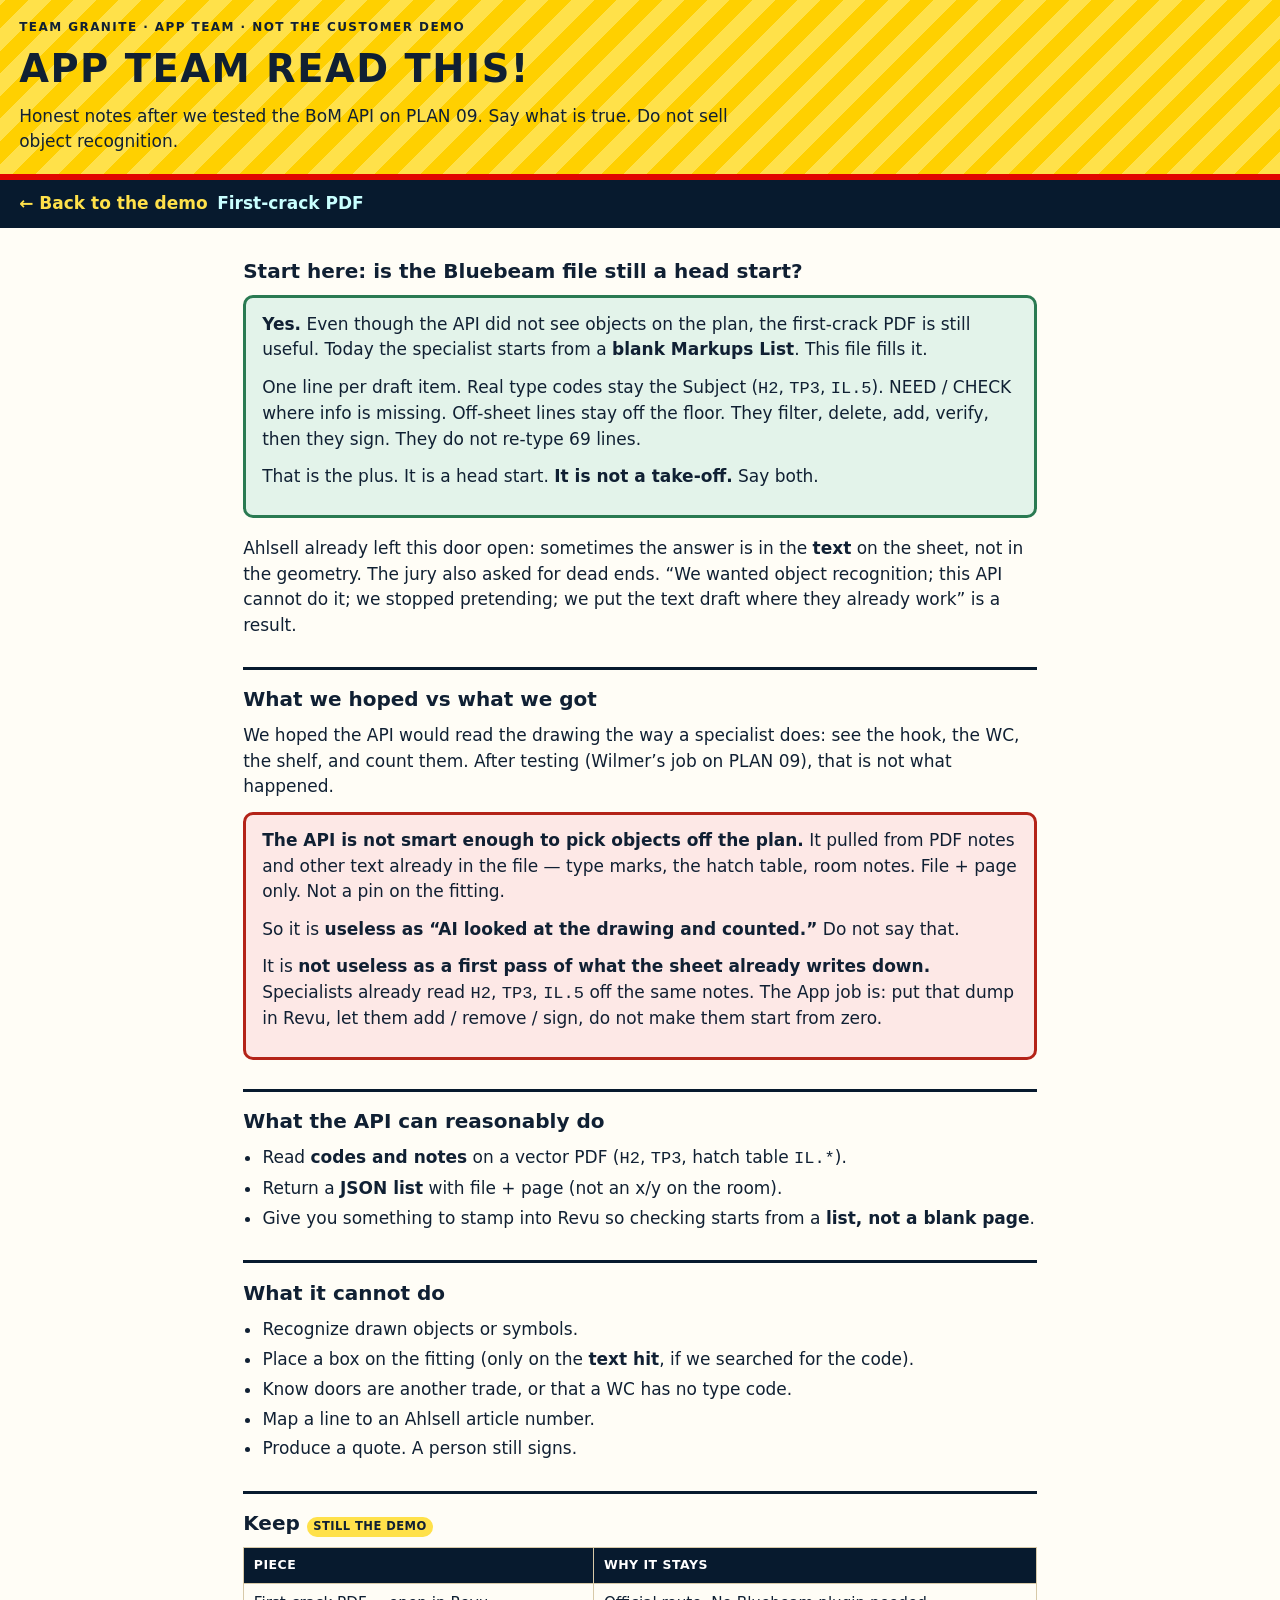
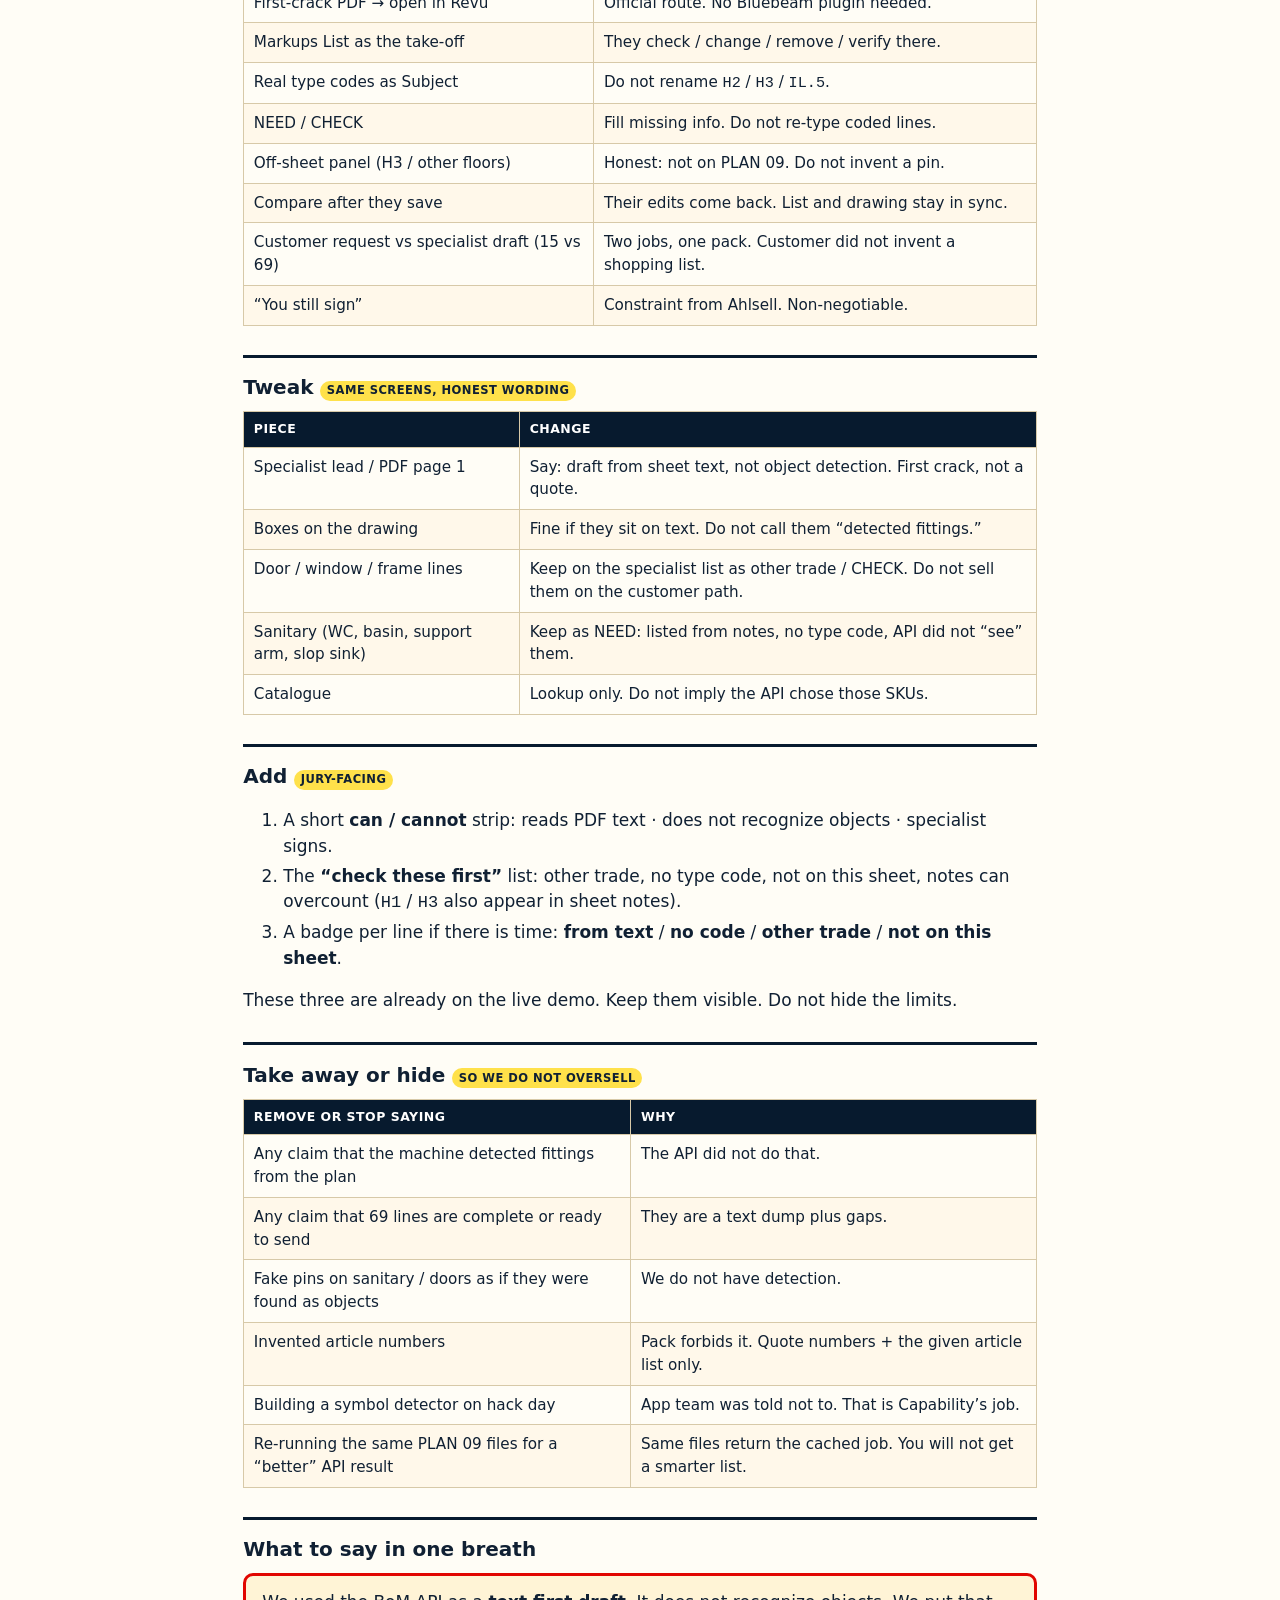
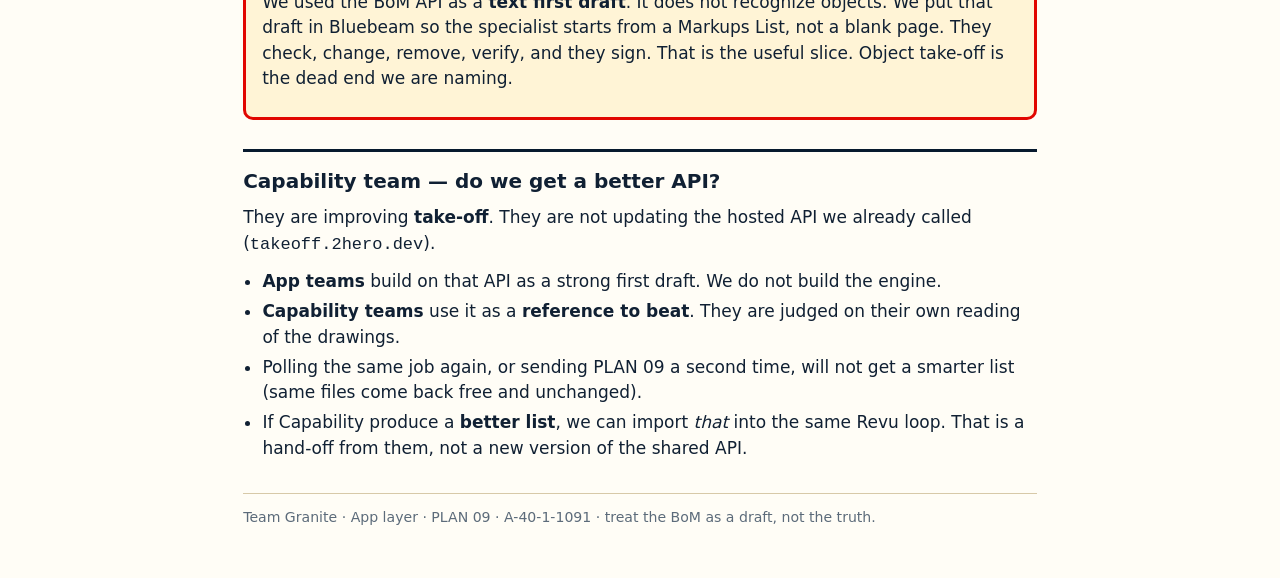
==== app-team.html @ 73db93bf "Tell the truth about the text-only API and add an App-team facts page." ====
<!DOCTYPE html>
<html lang="en">
<head>
  <meta charset="UTF-8" />
  <meta name="viewport" content="width=device-width, initial-scale=1" />
  <meta http-equiv="Cache-Control" content="no-store" />
  <title>APP TEAM READ THIS — Granite</title>
  <link rel="icon" href="img/favicon.ico?v=6" sizes="any" />
  <link rel="icon" href="img/favicon.svg?v=6" type="image/svg+xml" />
  <style>
    :root {
      --ink: #102033;
      --paper: #fffdf6;
      --line: #d7c9a8;
      --navy: #071a2e;
      --amber: #e87722;
      --red: #e10600;
      --teal: #0d4f4f;
    }
    * { box-sizing: border-box; }
    body {
      margin: 0;
      font: 17px/1.5 "Segoe UI", "Calibri", system-ui, sans-serif;
      color: var(--ink);
      background: var(--paper);
    }
    header {
      background: repeating-linear-gradient(-45deg, #ffe14a 0 16px, #ffd000 16px 32px);
      border-bottom: 6px solid var(--red);
      padding: 1.1rem 1.2rem 1.2rem;
    }
    header .kicker {
      margin: 0;
      font-size: 0.75rem;
      font-weight: 800;
      letter-spacing: 0.12em;
      text-transform: uppercase;
    }
    header h1 {
      margin: 0.25rem 0 0.4rem;
      font-size: clamp(1.6rem, 4vw, 2.4rem);
      letter-spacing: 0.04em;
      text-transform: uppercase;
    }
    header p { margin: 0; max-width: 46rem; }
    .bar {
      display: flex;
      flex-wrap: wrap;
      gap: 0.6rem;
      padding: 0.7rem 1.2rem;
      background: var(--navy);
    }
    .bar a {
      color: #ffe14a;
      font-weight: 800;
      text-decoration: none;
    }
    .bar a.ghost { color: #c8ffff; font-weight: 600; }
    main { max-width: 52rem; margin: 0 auto; padding: 1.4rem 1.2rem 3.5rem; }
    h2 {
      margin: 1.8rem 0 0.55rem;
      font-size: 1.25rem;
      border-top: 3px solid var(--navy);
      padding-top: 0.9rem;
    }
    h2:first-of-type { border-top: 0; padding-top: 0; margin-top: 0.4rem; }
    h3 { margin: 1.1rem 0 0.4rem; font-size: 1.02rem; }
    p { margin: 0 0 0.75rem; }
    .call {
      margin: 0 0 1.1rem;
      padding: 0.85rem 1rem;
      background: #fff4d6;
      border: 3px solid #e10600;
      border-radius: 10px;
    }
    .plus {
      background: #e3f3ea;
      border-color: #2a7a52;
    }
    .limit {
      background: #fde8e6;
      border-color: #b42318;
    }
    ul { margin: 0 0 0.9rem; padding-left: 1.2rem; }
    li { margin: 0.28rem 0; }
    table {
      width: 100%;
      border-collapse: collapse;
      margin: 0 0 1rem;
      font-size: 0.95rem;
    }
    th, td {
      border: 1px solid var(--line);
      padding: 0.5rem 0.6rem;
      vertical-align: top;
      text-align: left;
    }
    th { background: #071a2e; color: #fff; font-size: 0.78rem; letter-spacing: 0.04em; text-transform: uppercase; }
    tr:nth-child(even) td { background: #fff8ea; }
    .tag {
      display: inline-block;
      padding: 0.08rem 0.4rem;
      border-radius: 999px;
      background: #ffe14a;
      font-size: 0.72rem;
      font-weight: 800;
      letter-spacing: 0.04em;
      text-transform: uppercase;
    }
    footer {
      margin-top: 2rem;
      padding-top: 0.8rem;
      border-top: 1px solid var(--line);
      font-size: 0.88rem;
      color: #5c6b7a;
    }
  </style>
</head>
<body>
  <header>
    <p class="kicker">Team Granite · App team · not the customer demo</p>
    <h1>APP TEAM READ THIS!</h1>
    <p>Honest notes after we tested the BoM API on PLAN 09. Say what is true. Do not sell object recognition.</p>
  </header>
  <nav class="bar">
    <a href="./">← Back to the demo</a>
    <a class="ghost" href="files/granite-plan09-FIRST-CRACK-for-Revu.pdf">First-crack PDF</a>
  </nav>

  <main>
    <h2>Start here: is the Bluebeam file still a head start?</h2>
    <div class="call plus">
      <p><strong>Yes.</strong> Even though the API did not see objects on the plan, the first-crack PDF is still useful. Today the specialist starts from a <strong>blank Markups List</strong>. This file fills it.</p>
      <p>One line per draft item. Real type codes stay the Subject (<code>H2</code>, <code>TP3</code>, <code>IL.5</code>). NEED / CHECK where info is missing. Off-sheet lines stay off the floor. They filter, delete, add, verify, then they sign. They do not re-type 69 lines.</p>
      <p>That is the plus. It is a head start. <strong>It is not a take-off.</strong> Say both.</p>
    </div>
    <p>Ahlsell already left this door open: sometimes the answer is in the <strong>text</strong> on the sheet, not in the geometry. The jury also asked for dead ends. “We wanted object recognition; this API cannot do it; we stopped pretending; we put the text draft where they already work” is a result.</p>

    <h2>What we hoped vs what we got</h2>
    <p>We hoped the API would read the drawing the way a specialist does: see the hook, the WC, the shelf, and count them. After testing (Wilmer’s job on PLAN 09), that is not what happened.</p>
    <div class="call limit">
      <p><strong>The API is not smart enough to pick objects off the plan.</strong> It pulled from PDF notes and other text already in the file — type marks, the hatch table, room notes. File + page only. Not a pin on the fitting.</p>
      <p>So it is <strong>useless as “AI looked at the drawing and counted.”</strong> Do not say that.</p>
      <p>It is <strong>not useless as a first pass of what the sheet already writes down.</strong> Specialists already read <code>H2</code>, <code>TP3</code>, <code>IL.5</code> off the same notes. The App job is: put that dump in Revu, let them add / remove / sign, do not make them start from zero.</p>
    </div>

    <h2>What the API can reasonably do</h2>
    <ul>
      <li>Read <strong>codes and notes</strong> on a vector PDF (<code>H2</code>, <code>TP3</code>, hatch table <code>IL.*</code>).</li>
      <li>Return a <strong>JSON list</strong> with file + page (not an x/y on the room).</li>
      <li>Give you something to stamp into Revu so checking starts from a <strong>list, not a blank page</strong>.</li>
    </ul>

    <h2>What it cannot do</h2>
    <ul>
      <li>Recognize drawn objects or symbols.</li>
      <li>Place a box on the fitting (only on the <strong>text hit</strong>, if we searched for the code).</li>
      <li>Know doors are another trade, or that a WC has no type code.</li>
      <li>Map a line to an Ahlsell article number.</li>
      <li>Produce a quote. A person still signs.</li>
    </ul>

    <h2>Keep <span class="tag">still the demo</span></h2>
    <table>
      <thead><tr><th>Piece</th><th>Why it stays</th></tr></thead>
      <tbody>
        <tr><td>First-crack PDF → open in Revu</td><td>Official route. No Bluebeam plugin needed.</td></tr>
        <tr><td>Markups List as the take-off</td><td>They check / change / remove / verify there.</td></tr>
        <tr><td>Real type codes as Subject</td><td>Do not rename <code>H2</code> / <code>H3</code> / <code>IL.5</code>.</td></tr>
        <tr><td>NEED / CHECK</td><td>Fill missing info. Do not re-type coded lines.</td></tr>
        <tr><td>Off-sheet panel (H3 / other floors)</td><td>Honest: not on PLAN 09. Do not invent a pin.</td></tr>
        <tr><td>Compare after they save</td><td>Their edits come back. List and drawing stay in sync.</td></tr>
        <tr><td>Customer request vs specialist draft (15 vs 69)</td><td>Two jobs, one pack. Customer did not invent a shopping list.</td></tr>
        <tr><td>“You still sign”</td><td>Constraint from Ahlsell. Non-negotiable.</td></tr>
      </tbody>
    </table>

    <h2>Tweak <span class="tag">same screens, honest wording</span></h2>
    <table>
      <thead><tr><th>Piece</th><th>Change</th></tr></thead>
      <tbody>
        <tr><td>Specialist lead / PDF page 1</td><td>Say: draft from sheet text, not object detection. First crack, not a quote.</td></tr>
        <tr><td>Boxes on the drawing</td><td>Fine if they sit on text. Do not call them “detected fittings.”</td></tr>
        <tr><td>Door / window / frame lines</td><td>Keep on the specialist list as other trade / CHECK. Do not sell them on the customer path.</td></tr>
        <tr><td>Sanitary (WC, basin, support arm, slop sink)</td><td>Keep as NEED: listed from notes, no type code, API did not “see” them.</td></tr>
        <tr><td>Catalogue</td><td>Lookup only. Do not imply the API chose those SKUs.</td></tr>
      </tbody>
    </table>

    <h2>Add <span class="tag">jury-facing</span></h2>
    <ol>
      <li>A short <strong>can / cannot</strong> strip: reads PDF text · does not recognize objects · specialist signs.</li>
      <li>The <strong>“check these first”</strong> list: other trade, no type code, not on this sheet, notes can overcount (<code>H1</code> / <code>H3</code> also appear in sheet notes).</li>
      <li>A badge per line if there is time: <strong>from text</strong> / <strong>no code</strong> / <strong>other trade</strong> / <strong>not on this sheet</strong>.</li>
    </ol>
    <p>These three are already on the live demo. Keep them visible. Do not hide the limits.</p>

    <h2>Take away or hide <span class="tag">so we do not oversell</span></h2>
    <table>
      <thead><tr><th>Remove or stop saying</th><th>Why</th></tr></thead>
      <tbody>
        <tr><td>Any claim that the machine detected fittings from the plan</td><td>The API did not do that.</td></tr>
        <tr><td>Any claim that 69 lines are complete or ready to send</td><td>They are a text dump plus gaps.</td></tr>
        <tr><td>Fake pins on sanitary / doors as if they were found as objects</td><td>We do not have detection.</td></tr>
        <tr><td>Invented article numbers</td><td>Pack forbids it. Quote numbers + the given article list only.</td></tr>
        <tr><td>Building a symbol detector on hack day</td><td>App team was told not to. That is Capability’s job.</td></tr>
        <tr><td>Re-running the same PLAN 09 files for a “better” API result</td><td>Same files return the cached job. You will not get a smarter list.</td></tr>
      </tbody>
    </table>

    <h2>What to say in one breath</h2>
    <div class="call">
      <p>We used the BoM API as a <strong>text first draft</strong>. It does not recognize objects. We put that draft in Bluebeam so the specialist starts from a Markups List, not a blank page. They check, change, remove, verify, and they sign. That is the useful slice. Object take-off is the dead end we are naming.</p>
    </div>

    <h2>Capability team — do we get a better API?</h2>
    <p>They are improving <strong>take-off</strong>. They are not updating the hosted API we already called (<code>takeoff.2hero.dev</code>).</p>
    <ul>
      <li><strong>App teams</strong> build on that API as a strong first draft. We do not build the engine.</li>
      <li><strong>Capability teams</strong> use it as a <strong>reference to beat</strong>. They are judged on their own reading of the drawings.</li>
      <li>Polling the same job again, or sending PLAN 09 a second time, will not get a smarter list (same files come back free and unchanged).</li>
      <li>If Capability produce a <strong>better list</strong>, we can import <em>that</em> into the same Revu loop. That is a hand-off from them, not a new version of the shared API.</li>
    </ul>

    <footer>
      Team Granite · App layer · PLAN 09 · A-40-1-1091 · treat the BoM as a draft, not the truth.
    </footer>
  </main>
</body>
</html>
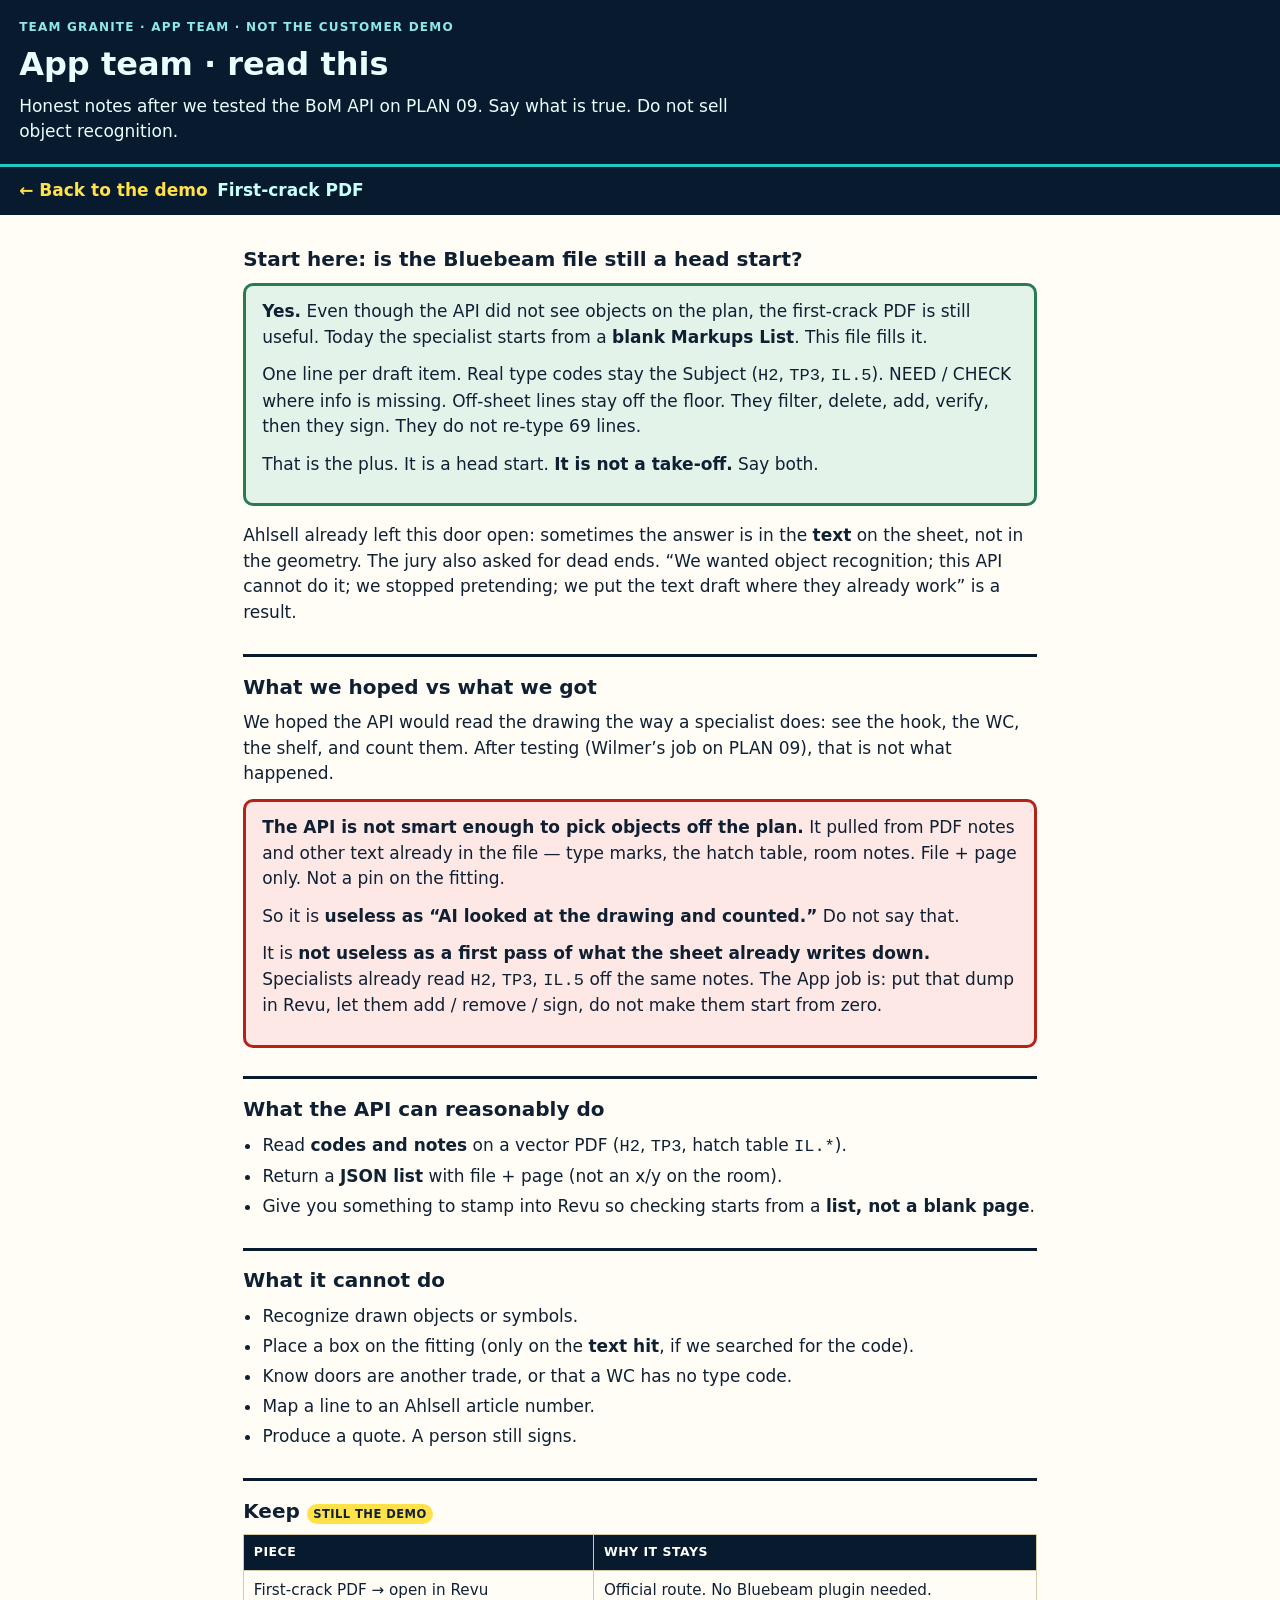
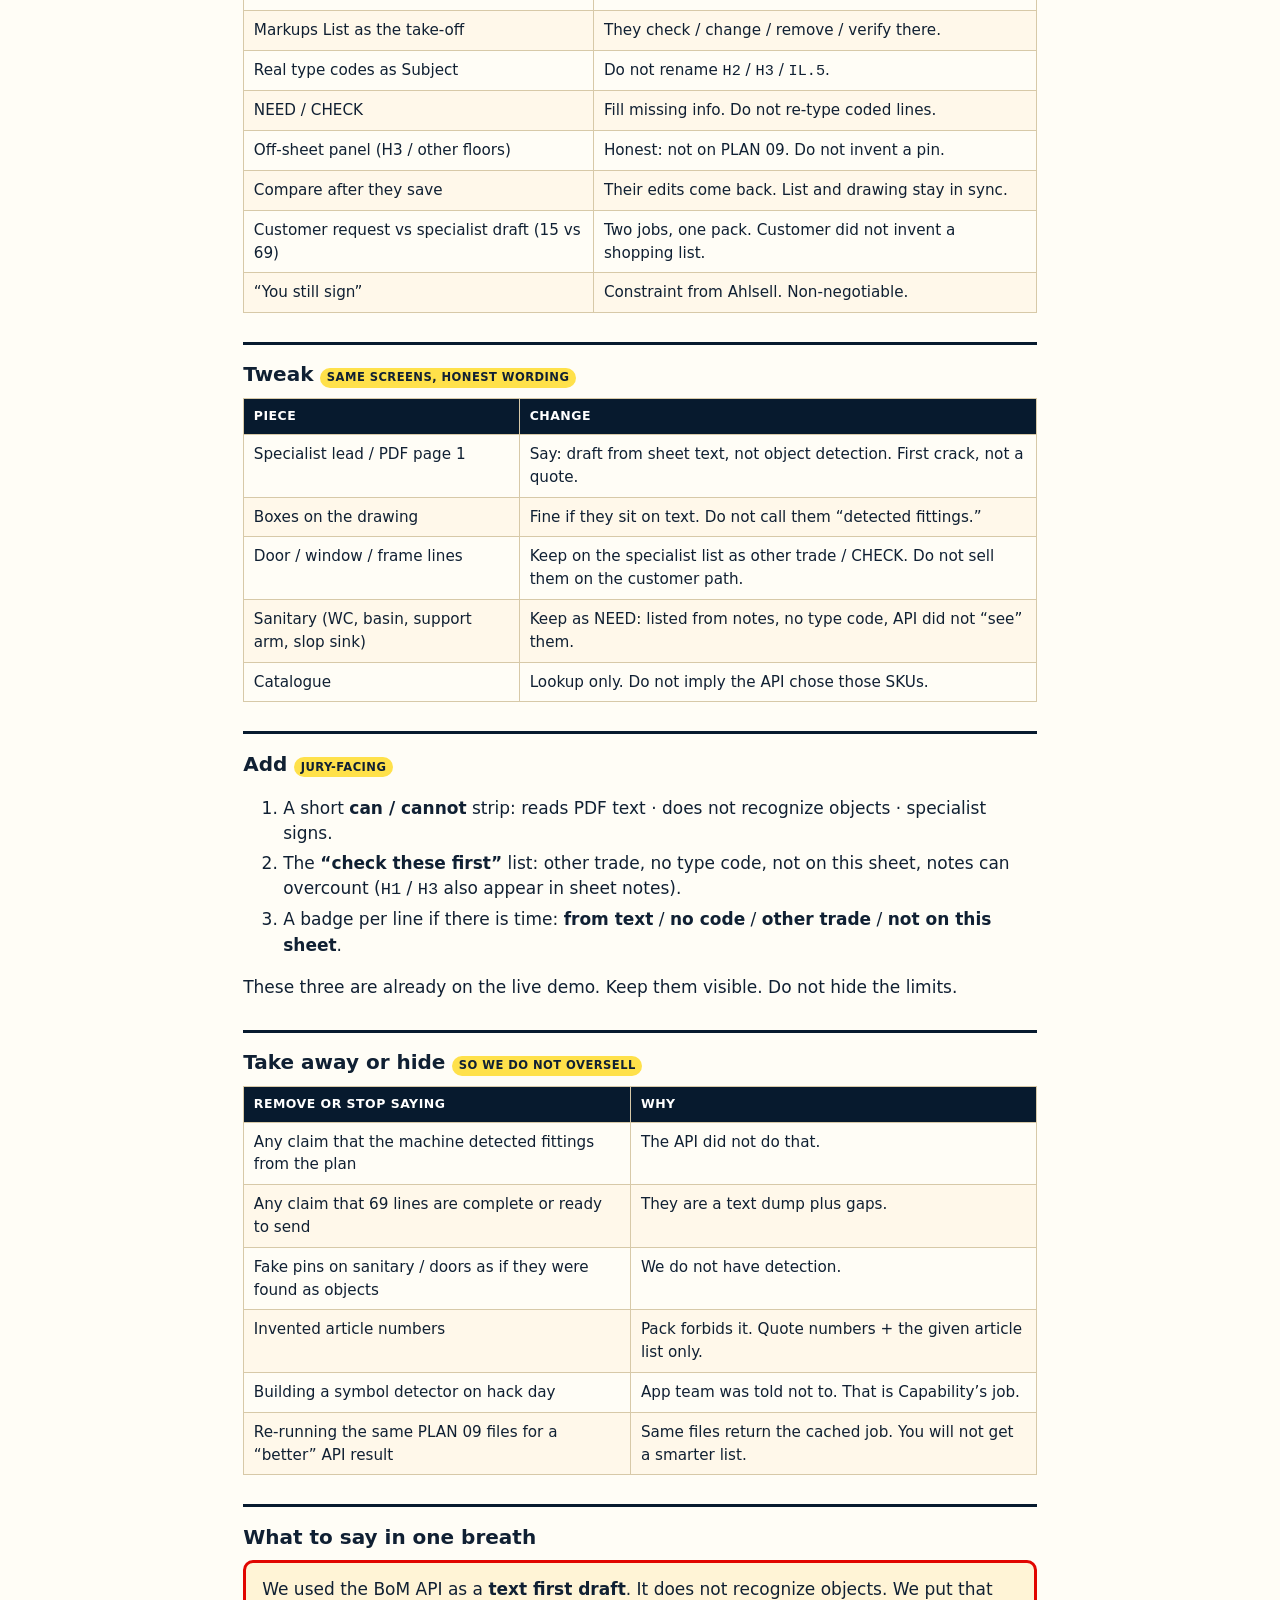
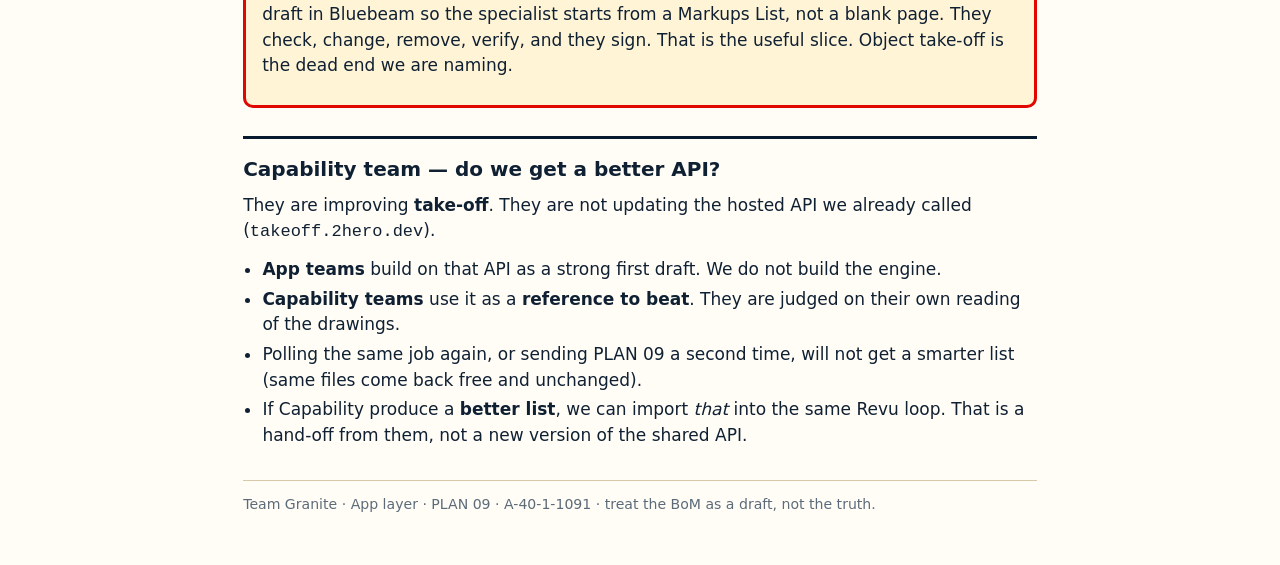
==== commit a58b023e: "Tone down the App-team link so it sits with the rest of the landing." ====
--- a/app-team.html
+++ b/app-team.html
@@ -25,22 +25,22 @@
       background: var(--paper);
     }
     header {
-      background: repeating-linear-gradient(-45deg, #ffe14a 0 16px, #ffd000 16px 32px);
-      border-bottom: 6px solid var(--red);
+      background: #071a2e;
+      color: #e8ffff;
+      border-bottom: 3px solid #1ec8c8;
       padding: 1.1rem 1.2rem 1.2rem;
     }
     header .kicker {
       margin: 0;
       font-size: 0.75rem;
-      font-weight: 800;
-      letter-spacing: 0.12em;
+      font-weight: 700;
+      letter-spacing: 0.1em;
       text-transform: uppercase;
+      color: #8fe8e8;
     }
     header h1 {
       margin: 0.25rem 0 0.4rem;
-      font-size: clamp(1.6rem, 4vw, 2.4rem);
-      letter-spacing: 0.04em;
-      text-transform: uppercase;
+      font-size: clamp(1.4rem, 3.4vw, 2rem);
     }
     header p { margin: 0; max-width: 46rem; }
     .bar {
@@ -119,7 +119,7 @@
 <body>
   <header>
     <p class="kicker">Team Granite · App team · not the customer demo</p>
-    <h1>APP TEAM READ THIS!</h1>
+    <h1>App team · read this</h1>
     <p>Honest notes after we tested the BoM API on PLAN 09. Say what is true. Do not sell object recognition.</p>
   </header>
   <nav class="bar">
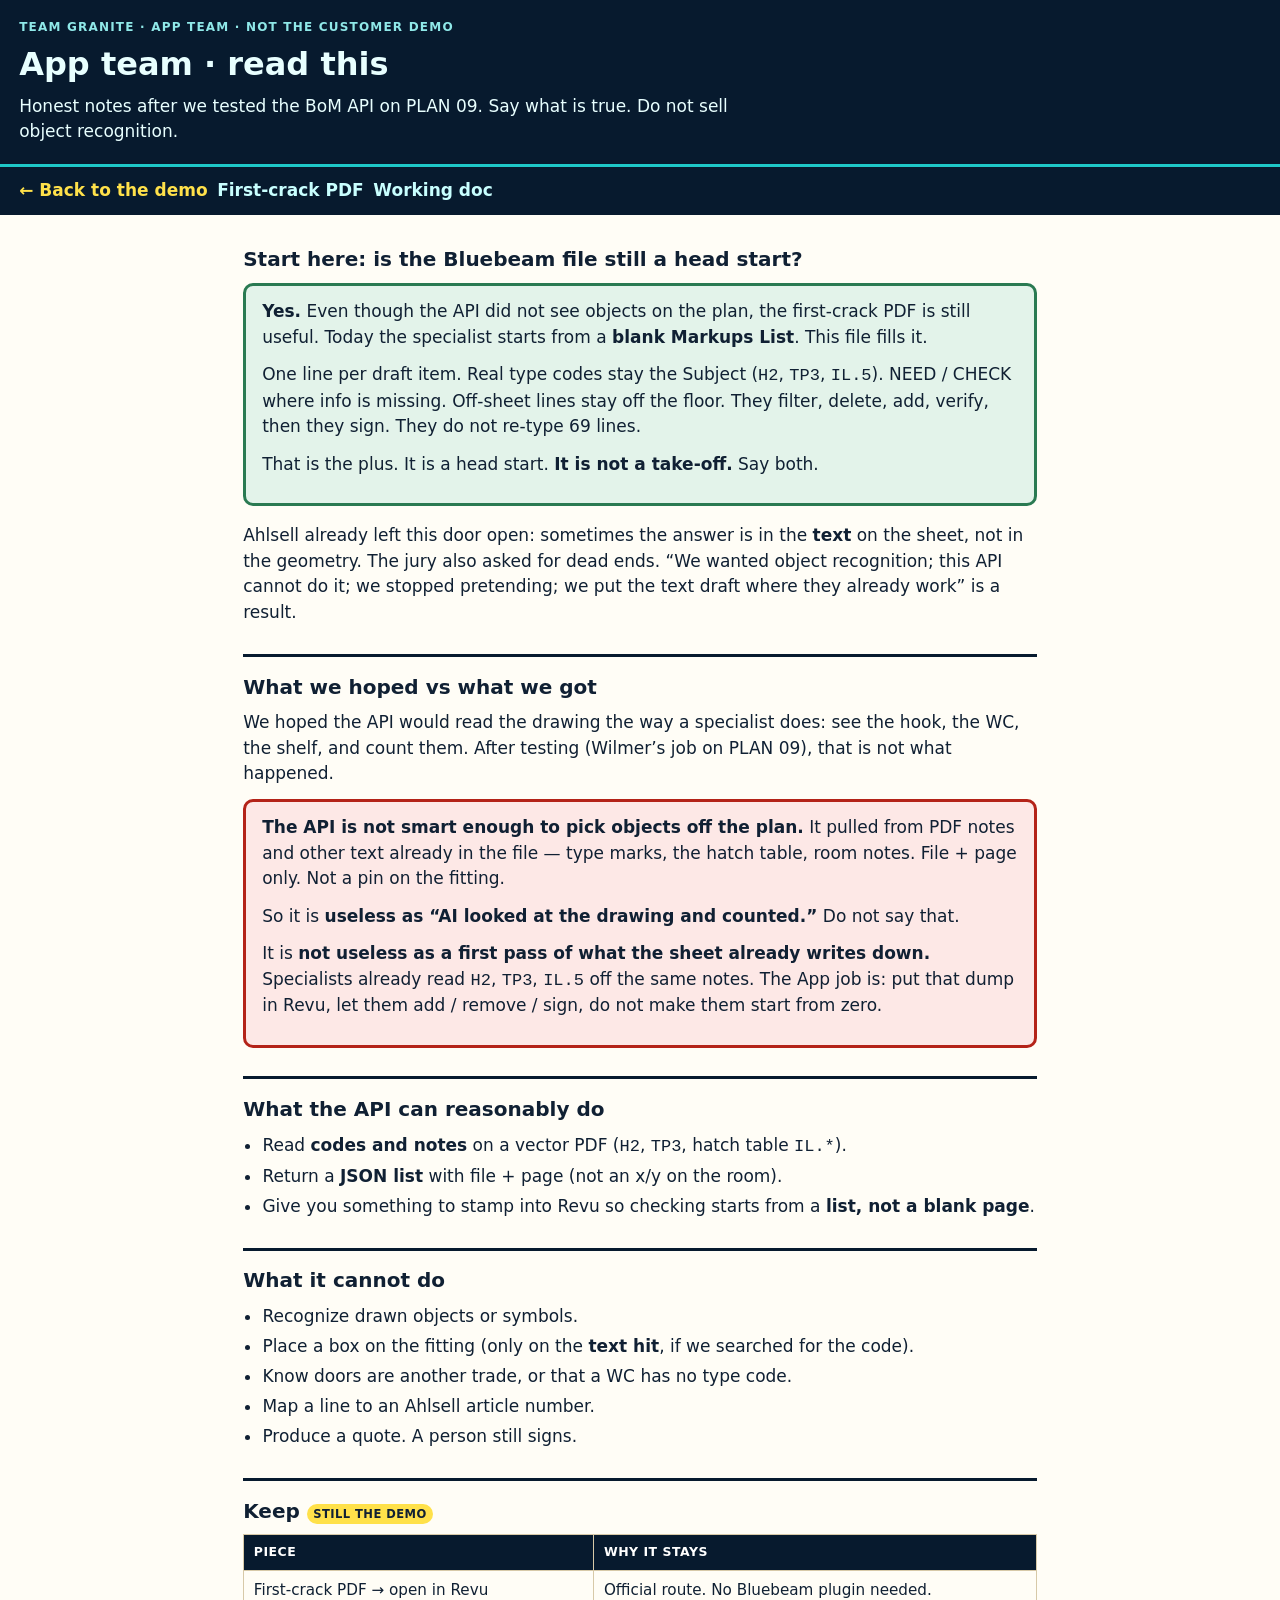
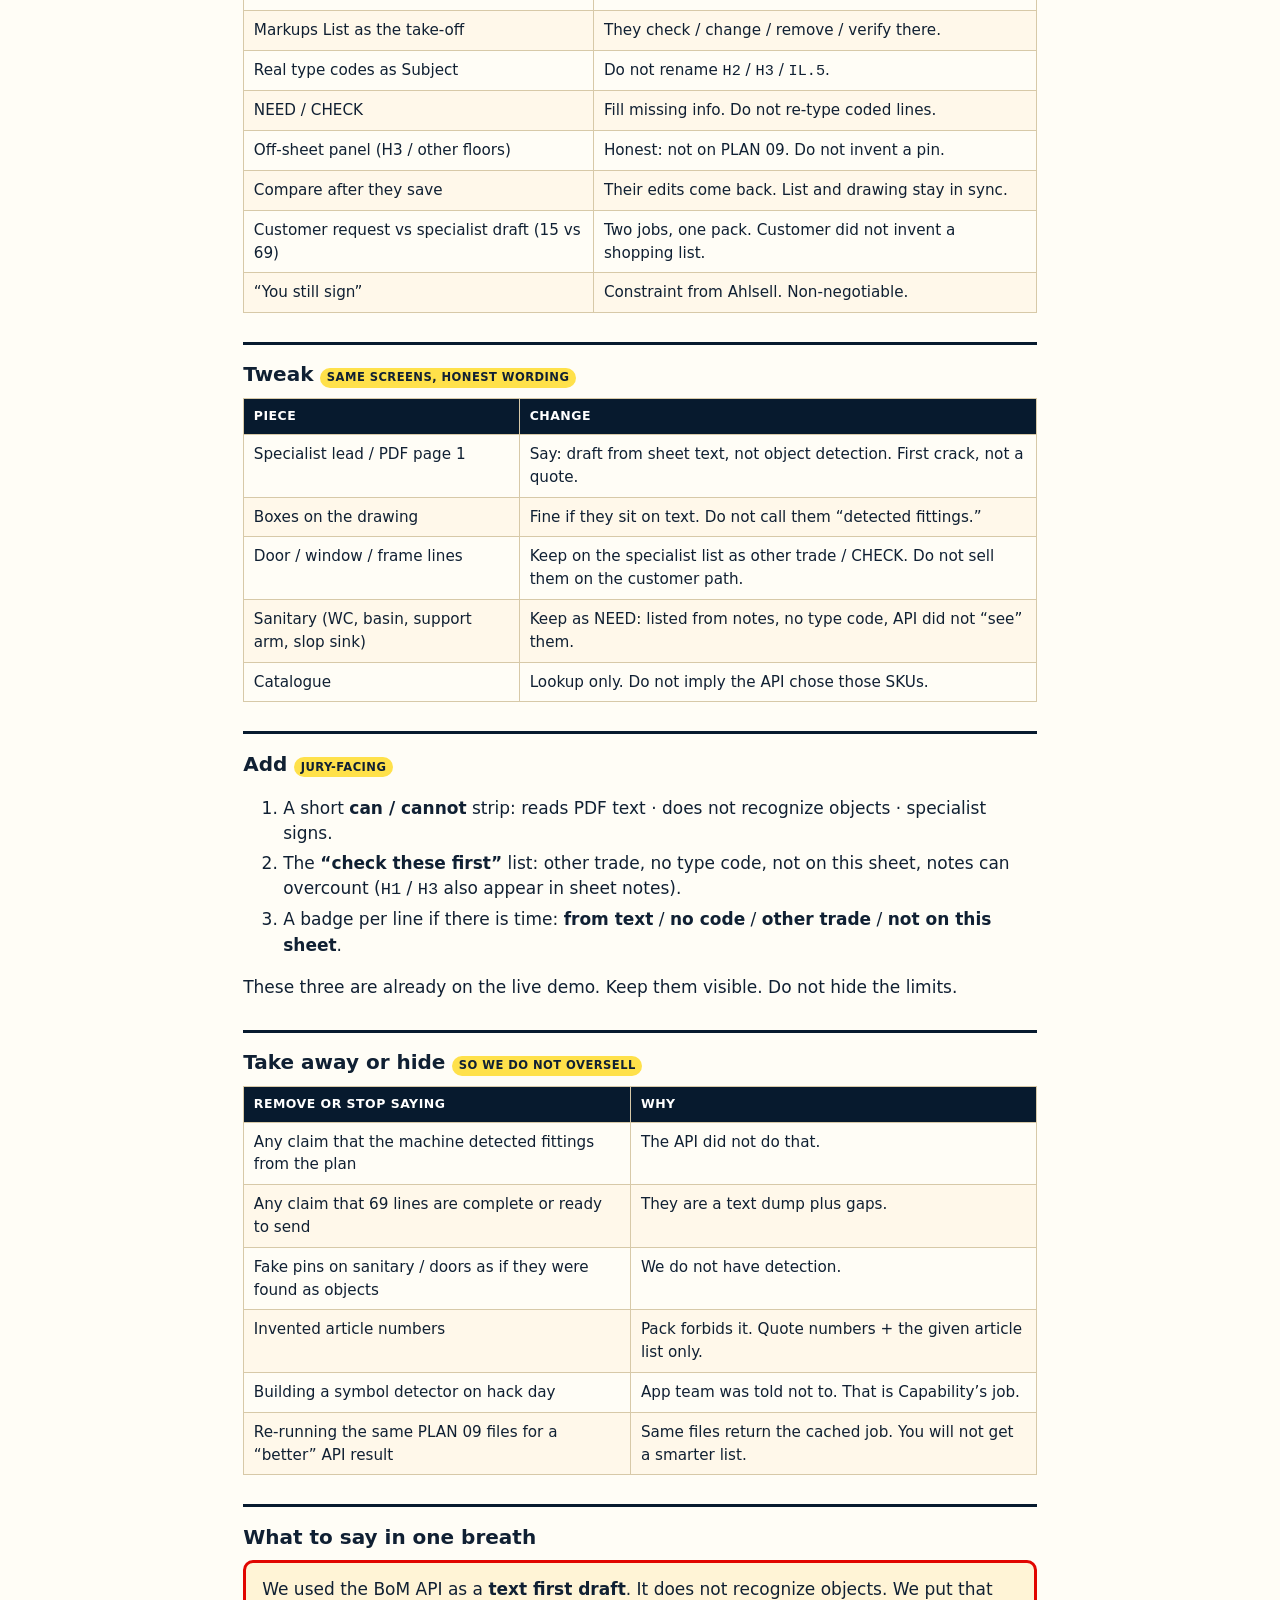
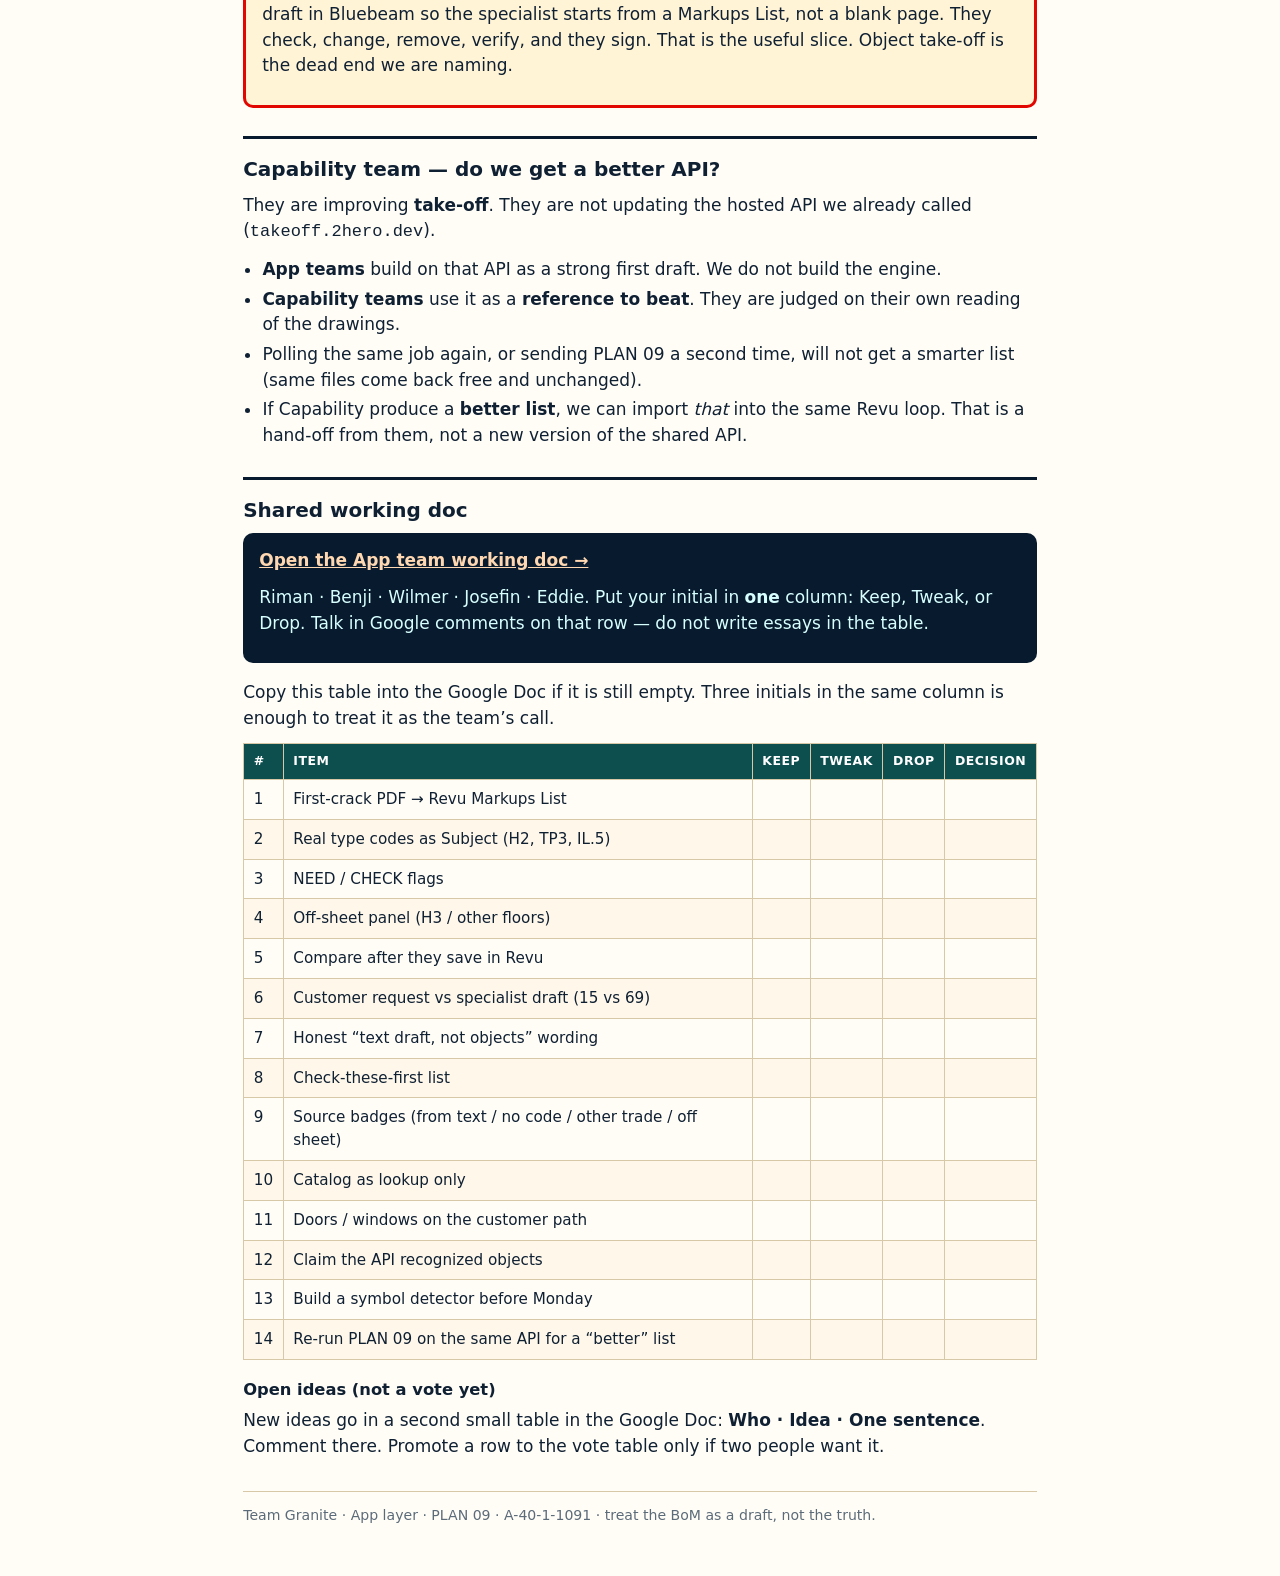
==== commit 236235d8: "Add the shared working-doc link and a simple vote table for the App team." ====
--- a/app-team.html
+++ b/app-team.html
@@ -56,6 +56,16 @@
       text-decoration: none;
     }
     .bar a.ghost { color: #c8ffff; font-weight: 600; }
+    .doc-box {
+      margin: 0 0 1.1rem;
+      padding: 0.9rem 1rem;
+      background: #071a2e;
+      color: #e8ffff;
+      border-radius: 10px;
+    }
+    .doc-box a { color: #ffd7b0; font-weight: 800; }
+    .doc-box p { color: #d8ffff; }
+    .vote th { background: #0d4f4f; }
     main { max-width: 52rem; margin: 0 auto; padding: 1.4rem 1.2rem 3.5rem; }
     h2 {
       margin: 1.8rem 0 0.55rem;
@@ -125,6 +135,7 @@
   <nav class="bar">
     <a href="./">← Back to the demo</a>
     <a class="ghost" href="files/granite-plan09-FIRST-CRACK-for-Revu.pdf">First-crack PDF</a>
+    <a class="ghost" href="https://docs.google.com/document/d/1YIlnHycgLJT_yIp2MM2VxnZXQ1ny6UzBjGMYsE10P34/edit?usp=sharing" target="_blank" rel="noopener">Working doc</a>
   </nav>
 
   <main>
@@ -222,6 +233,43 @@
       <li>If Capability produce a <strong>better list</strong>, we can import <em>that</em> into the same Revu loop. That is a hand-off from them, not a new version of the shared API.</li>
     </ul>
 
+    <h2>Shared working doc</h2>
+    <div class="doc-box">
+      <p><a href="https://docs.google.com/document/d/1YIlnHycgLJT_yIp2MM2VxnZXQ1ny6UzBjGMYsE10P34/edit?usp=sharing" target="_blank" rel="noopener">Open the App team working doc →</a></p>
+      <p>Riman · Benji · Wilmer · Josefin · Eddie. Put your initial in <strong>one</strong> column: Keep, Tweak, or Drop. Talk in Google comments on that row — do not write essays in the table.</p>
+    </div>
+    <p>Copy this table into the Google Doc if it is still empty. Three initials in the same column is enough to treat it as the team’s call.</p>
+    <table class="vote">
+      <thead>
+        <tr>
+          <th>#</th>
+          <th>Item</th>
+          <th>Keep</th>
+          <th>Tweak</th>
+          <th>Drop</th>
+          <th>Decision</th>
+        </tr>
+      </thead>
+      <tbody>
+        <tr><td>1</td><td>First-crack PDF → Revu Markups List</td><td></td><td></td><td></td><td></td></tr>
+        <tr><td>2</td><td>Real type codes as Subject (H2, TP3, IL.5)</td><td></td><td></td><td></td><td></td></tr>
+        <tr><td>3</td><td>NEED / CHECK flags</td><td></td><td></td><td></td><td></td></tr>
+        <tr><td>4</td><td>Off-sheet panel (H3 / other floors)</td><td></td><td></td><td></td><td></td></tr>
+        <tr><td>5</td><td>Compare after they save in Revu</td><td></td><td></td><td></td><td></td></tr>
+        <tr><td>6</td><td>Customer request vs specialist draft (15 vs 69)</td><td></td><td></td><td></td><td></td></tr>
+        <tr><td>7</td><td>Honest “text draft, not objects” wording</td><td></td><td></td><td></td><td></td></tr>
+        <tr><td>8</td><td>Check-these-first list</td><td></td><td></td><td></td><td></td></tr>
+        <tr><td>9</td><td>Source badges (from text / no code / other trade / off sheet)</td><td></td><td></td><td></td><td></td></tr>
+        <tr><td>10</td><td>Catalog as lookup only</td><td></td><td></td><td></td><td></td></tr>
+        <tr><td>11</td><td>Doors / windows on the customer path</td><td></td><td></td><td></td><td></td></tr>
+        <tr><td>12</td><td>Claim the API recognized objects</td><td></td><td></td><td></td><td></td></tr>
+        <tr><td>13</td><td>Build a symbol detector before Monday</td><td></td><td></td><td></td><td></td></tr>
+        <tr><td>14</td><td>Re-run PLAN 09 on the same API for a “better” list</td><td></td><td></td><td></td><td></td></tr>
+      </tbody>
+    </table>
+    <h3>Open ideas (not a vote yet)</h3>
+    <p>New ideas go in a second small table in the Google Doc: <strong>Who · Idea · One sentence</strong>. Comment there. Promote a row to the vote table only if two people want it.</p>
+
     <footer>
       Team Granite · App layer · PLAN 09 · A-40-1-1091 · treat the BoM as a draft, not the truth.
     </footer>
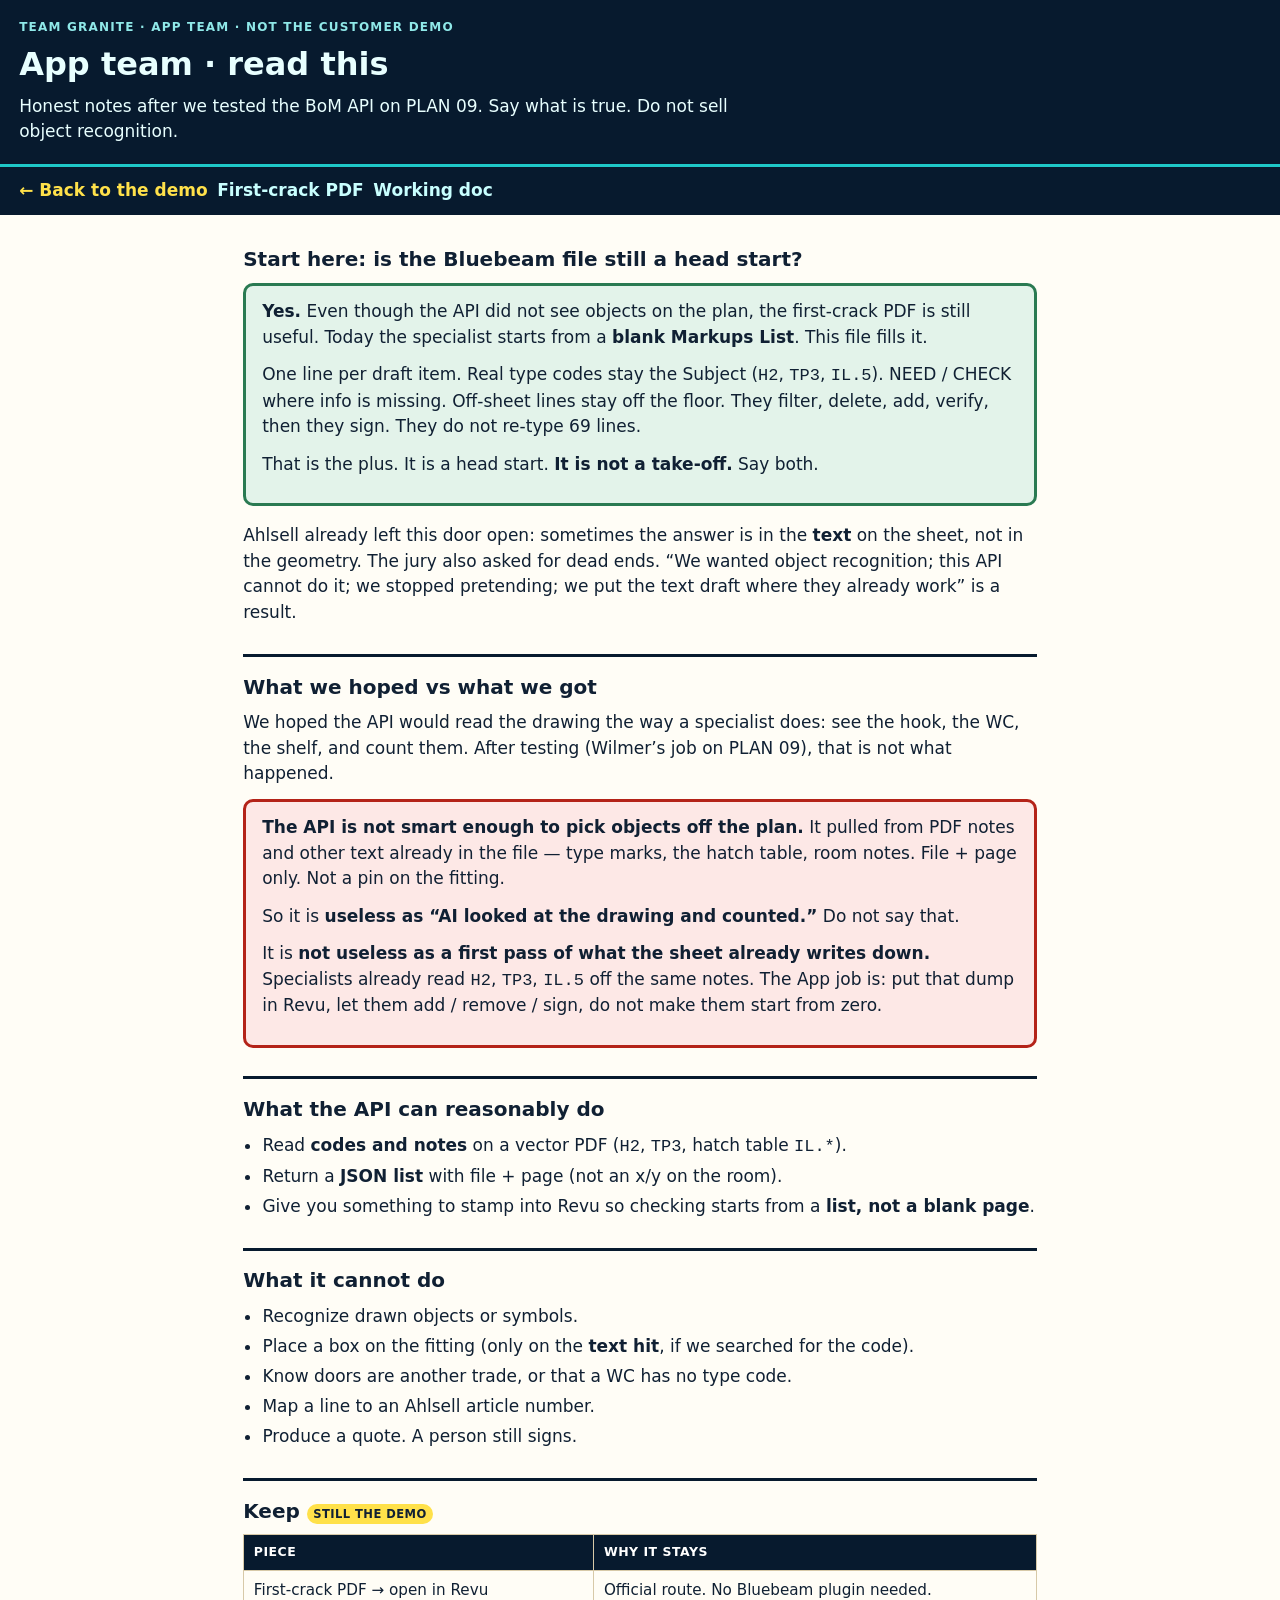
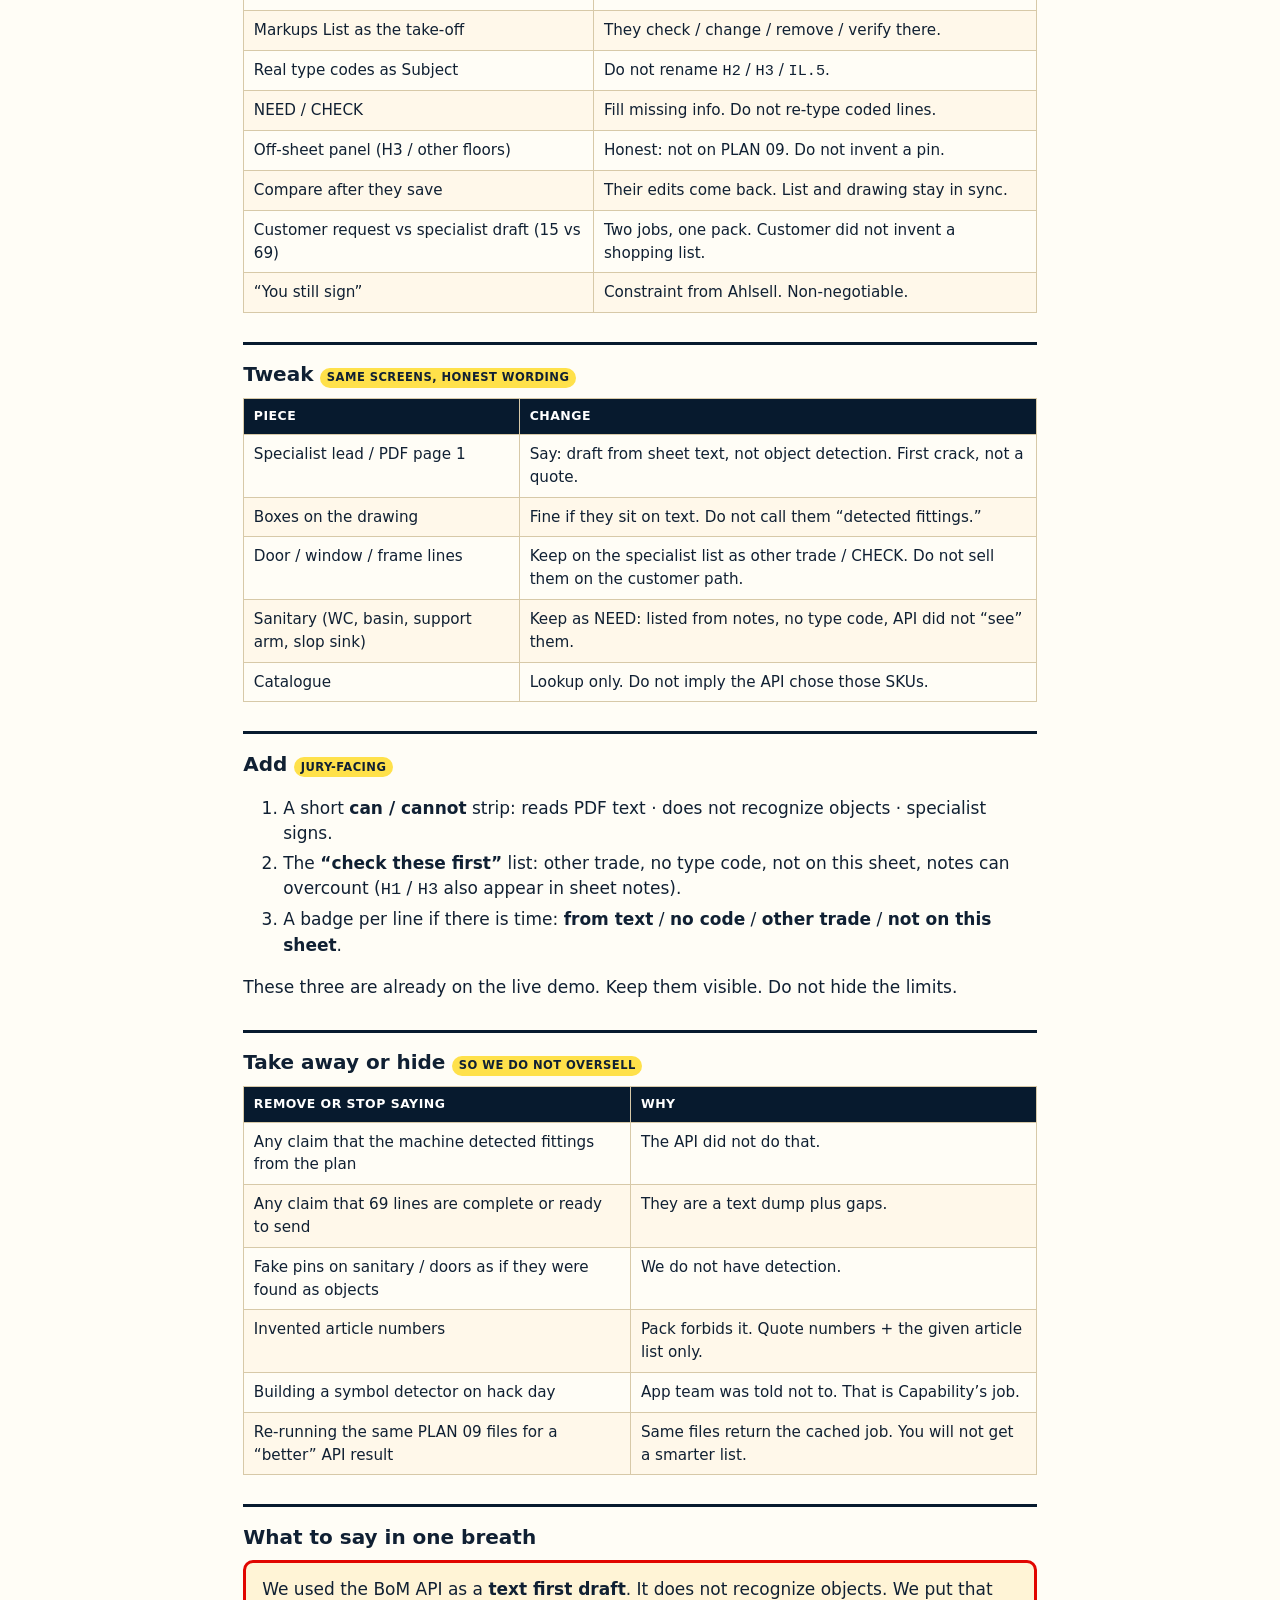
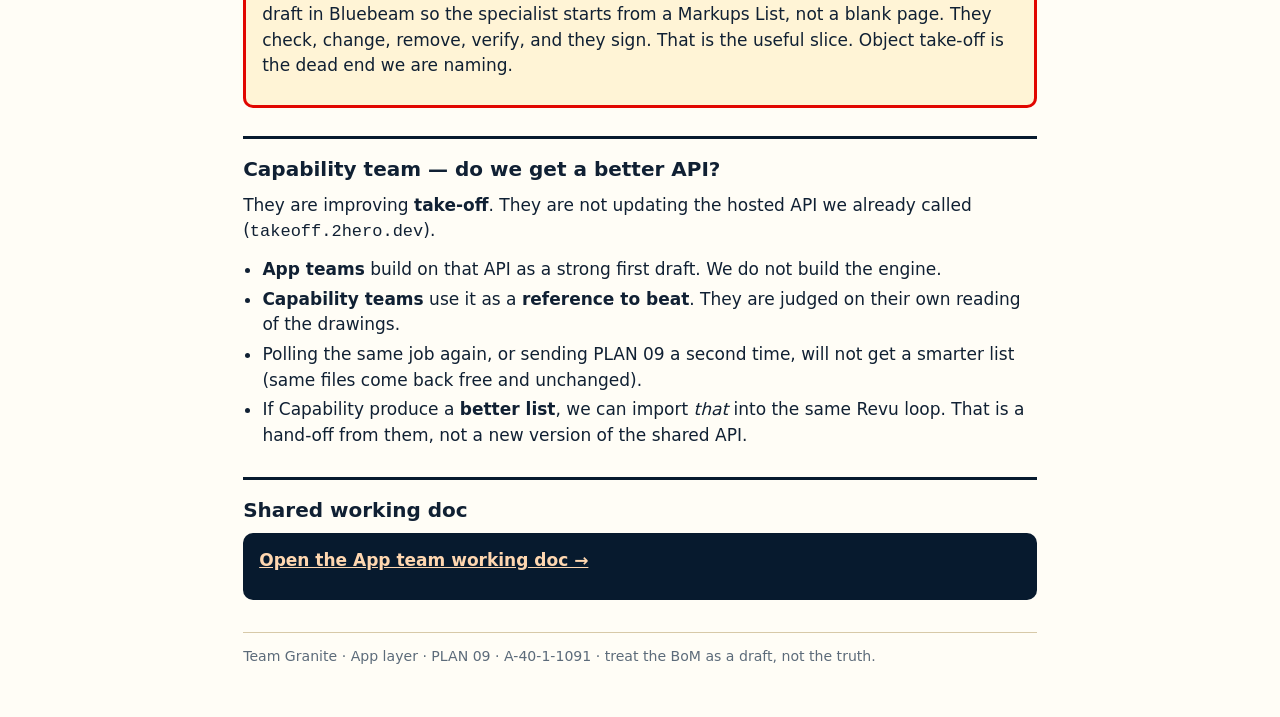
==== commit 8528bafc: "Keep only the working-doc link on the App-team page." ====
--- a/app-team.html
+++ b/app-team.html
@@ -65,7 +65,6 @@
     }
     .doc-box a { color: #ffd7b0; font-weight: 800; }
     .doc-box p { color: #d8ffff; }
-    .vote th { background: #0d4f4f; }
     main { max-width: 52rem; margin: 0 auto; padding: 1.4rem 1.2rem 3.5rem; }
     h2 {
       margin: 1.8rem 0 0.55rem;
@@ -236,39 +235,7 @@
     <h2>Shared working doc</h2>
     <div class="doc-box">
       <p><a href="https://docs.google.com/document/d/1YIlnHycgLJT_yIp2MM2VxnZXQ1ny6UzBjGMYsE10P34/edit?usp=sharing" target="_blank" rel="noopener">Open the App team working doc →</a></p>
-      <p>Riman · Benji · Wilmer · Josefin · Eddie. Put your initial in <strong>one</strong> column: Keep, Tweak, or Drop. Talk in Google comments on that row — do not write essays in the table.</p>
-    </div>
-    <p>Copy this table into the Google Doc if it is still empty. Three initials in the same column is enough to treat it as the team’s call.</p>
-    <table class="vote">
-      <thead>
-        <tr>
-          <th>#</th>
-          <th>Item</th>
-          <th>Keep</th>
-          <th>Tweak</th>
-          <th>Drop</th>
-          <th>Decision</th>
-        </tr>
-      </thead>
-      <tbody>
-        <tr><td>1</td><td>First-crack PDF → Revu Markups List</td><td></td><td></td><td></td><td></td></tr>
-        <tr><td>2</td><td>Real type codes as Subject (H2, TP3, IL.5)</td><td></td><td></td><td></td><td></td></tr>
-        <tr><td>3</td><td>NEED / CHECK flags</td><td></td><td></td><td></td><td></td></tr>
-        <tr><td>4</td><td>Off-sheet panel (H3 / other floors)</td><td></td><td></td><td></td><td></td></tr>
-        <tr><td>5</td><td>Compare after they save in Revu</td><td></td><td></td><td></td><td></td></tr>
-        <tr><td>6</td><td>Customer request vs specialist draft (15 vs 69)</td><td></td><td></td><td></td><td></td></tr>
-        <tr><td>7</td><td>Honest “text draft, not objects” wording</td><td></td><td></td><td></td><td></td></tr>
-        <tr><td>8</td><td>Check-these-first list</td><td></td><td></td><td></td><td></td></tr>
-        <tr><td>9</td><td>Source badges (from text / no code / other trade / off sheet)</td><td></td><td></td><td></td><td></td></tr>
-        <tr><td>10</td><td>Catalog as lookup only</td><td></td><td></td><td></td><td></td></tr>
-        <tr><td>11</td><td>Doors / windows on the customer path</td><td></td><td></td><td></td><td></td></tr>
-        <tr><td>12</td><td>Claim the API recognized objects</td><td></td><td></td><td></td><td></td></tr>
-        <tr><td>13</td><td>Build a symbol detector before Monday</td><td></td><td></td><td></td><td></td></tr>
-        <tr><td>14</td><td>Re-run PLAN 09 on the same API for a “better” list</td><td></td><td></td><td></td><td></td></tr>
-      </tbody>
-    </table>
-    <h3>Open ideas (not a vote yet)</h3>
-    <p>New ideas go in a second small table in the Google Doc: <strong>Who · Idea · One sentence</strong>. Comment there. Promote a row to the vote table only if two people want it.</p>
+    </div>
 
     <footer>
       Team Granite · App layer · PLAN 09 · A-40-1-1091 · treat the BoM as a draft, not the truth.
